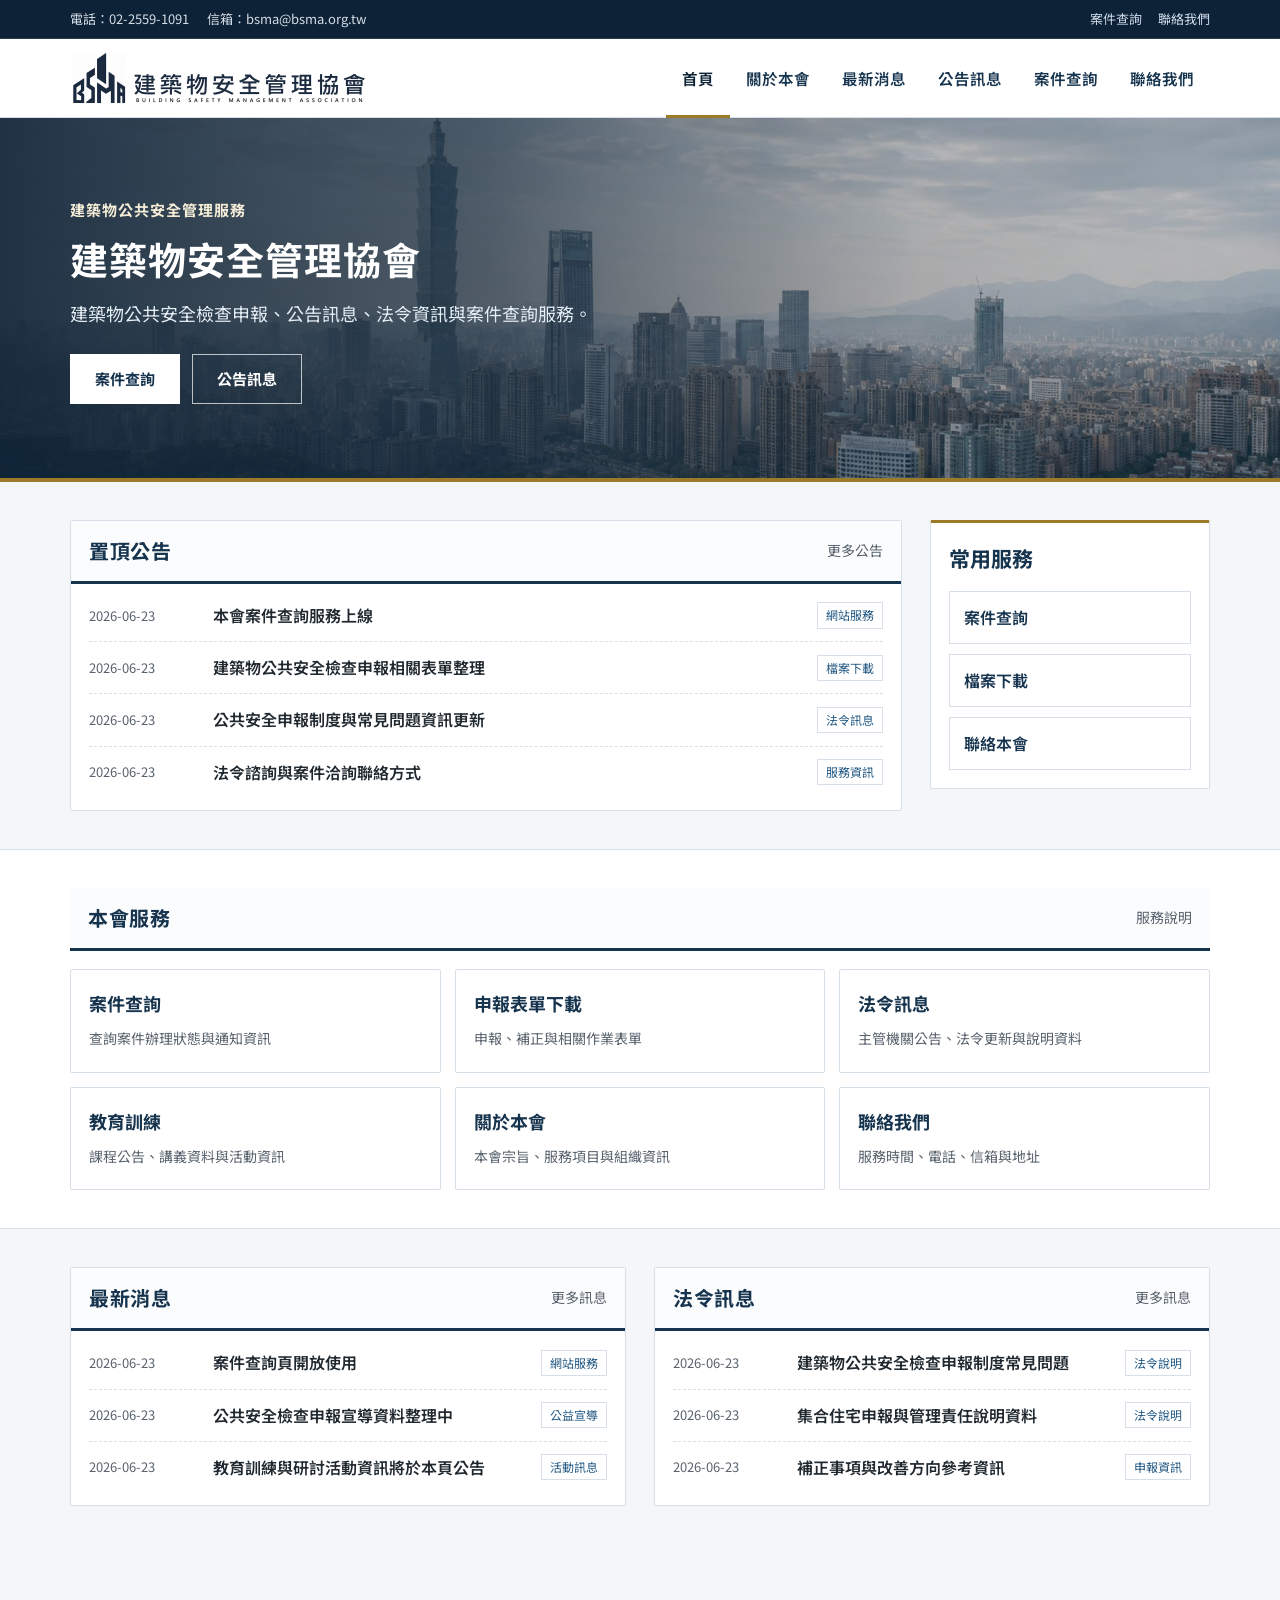
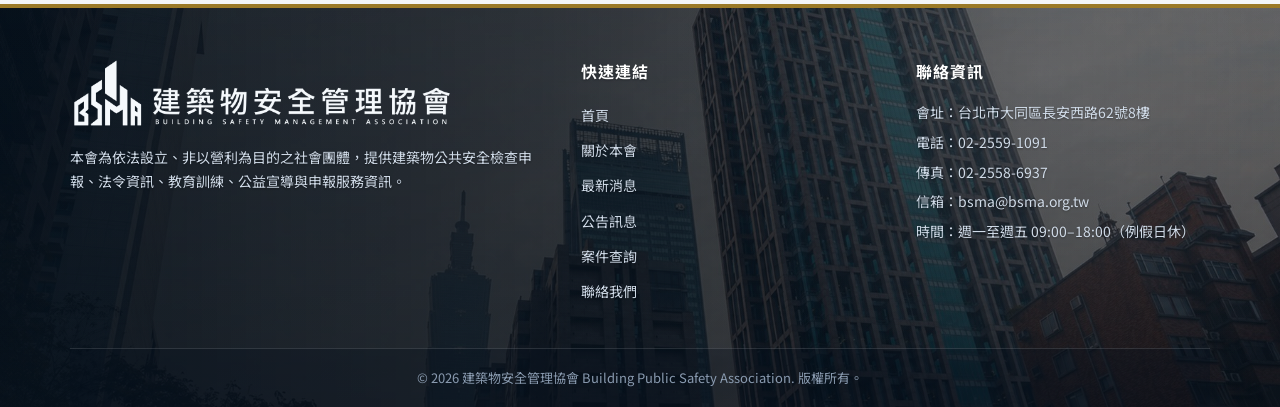
==== index.html @ 40afe669 "Connect announcements to Ragic" ====
<!DOCTYPE html>
<html lang="zh-Hant">
<head>
  <meta charset="UTF-8" />
  <meta name="viewport" content="width=device-width, initial-scale=1.0" />
  <title>建築物安全管理協會</title>
  <meta name="description" content="建築物安全管理協會提供建築物公共安全檢查申報、案件查詢、公告訊息、法令資訊、檔案下載與聯絡服務。" />
  <link rel="preconnect" href="https://fonts.googleapis.com" />
  <link rel="preconnect" href="https://fonts.gstatic.com" crossorigin />
  <link rel="stylesheet" href="https://fonts.googleapis.com/css2?family=Noto+Sans+TC:wght@400;500;600;700&display=swap" media="print" onload="this.media='all'" />
  <noscript><link rel="stylesheet" href="https://fonts.googleapis.com/css2?family=Noto+Sans+TC:wght@400;500;600;700&display=swap" /></noscript>
  <link rel="icon" href="favicon.ico?v=20260626-round-logo" sizes="any" />
  <link rel="icon" type="image/png" sizes="32x32" href="assets/favicon-32x32.png?v=20260626-round-logo" />
  <link rel="icon" type="image/png" sizes="16x16" href="assets/favicon-16x16.png?v=20260626-round-logo" />
  <link rel="icon" type="image/png" href="assets/favicon.png?v=20260626-round-logo" />
  <link rel="apple-touch-icon" href="assets/apple-touch-icon.png?v=20260626-round-logo" />
  <link rel="stylesheet" href="css/style.css?v=20260626-footer3" />
</head>
<body data-page="home">
  <div id="site-header"></div>

  <section class="home-hero" aria-label="建築物安全管理協會首頁主視覺">
    <div class="container home-hero-inner">
      <div class="home-hero-copy">
        <span class="home-hero-kicker">建築物公共安全管理服務</span>
        <h1>建築物安全管理協會</h1>
        <p>建築物公共安全檢查申報、公告訊息、法令資訊與案件查詢服務。</p>
        <div class="home-hero-actions">
          <a href="search.html" class="btn btn-primary">案件查詢</a>
          <a href="announcements.html" class="btn btn-outline">公告訊息</a>
        </div>
      </div>
    </div>
  </section>

  <main class="section compact-section">
    <div class="container portal-layout">
      <section class="notice-board">
        <div class="board-head">
          <h2>置頂公告</h2>
          <a href="announcements.html">更多公告</a>
        </div>
        <ul class="plain-news" data-ragic-list data-ragic-section="置頂公告" data-ragic-pinned="true" data-ragic-limit="4">
          <li><span class="news-date">2026-06-23</span><a href="search.html">本會案件查詢服務上線</a><span class="news-type">網站服務</span></li>
          <li><span class="news-date">2026-06-23</span><a href="announcements.html">建築物公共安全檢查申報相關表單整理</a><span class="news-type">檔案下載</span></li>
          <li><span class="news-date">2026-06-23</span><a href="news.html">公共安全申報制度與常見問題資訊更新</a><span class="news-type">法令訊息</span></li>
          <li><span class="news-date">2026-06-23</span><a href="contact.html">法令諮詢與案件洽詢聯絡方式</a><span class="news-type">服務資訊</span></li>
        </ul>
      </section>

      <aside class="member-box">
        <h2>常用服務</h2>
        <a href="search.html">案件查詢</a>
        <a href="announcements.html">檔案下載</a>
        <a href="contact.html">聯絡本會</a>
      </aside>
    </div>
  </main>

  <section class="section alt compact-section">
    <div class="container">
      <div class="section-title-row">
        <h2>本會服務</h2>
        <a href="about.html">服務說明</a>
      </div>
      <div class="service-links">
        <a href="search.html"><strong>案件查詢</strong><span>查詢案件辦理狀態與通知資訊</span></a>
        <a href="announcements.html"><strong>申報表單下載</strong><span>申報、補正與相關作業表單</span></a>
        <a href="news.html"><strong>法令訊息</strong><span>主管機關公告、法令更新與說明資料</span></a>
        <a href="news.html"><strong>教育訓練</strong><span>課程公告、講義資料與活動資訊</span></a>
        <a href="about.html"><strong>關於本會</strong><span>本會宗旨、服務項目與組織資訊</span></a>
        <a href="contact.html"><strong>聯絡我們</strong><span>服務時間、電話、信箱與地址</span></a>
      </div>
    </div>
  </section>

  <section class="section compact-section">
    <div class="container news-columns">
      <section>
        <div class="board-head">
          <h2>最新消息</h2>
          <a href="news.html">更多訊息</a>
        </div>
        <ul class="plain-news" data-ragic-list data-ragic-section="最新消息" data-ragic-limit="3">
          <li><span class="news-date">2026-06-23</span><a href="news.html">案件查詢頁開放使用</a><span class="news-type">網站服務</span></li>
          <li><span class="news-date">2026-06-23</span><a href="news.html">公共安全檢查申報宣導資料整理中</a><span class="news-type">公益宣導</span></li>
          <li><span class="news-date">2026-06-23</span><a href="news.html">教育訓練與研討活動資訊將於本頁公告</a><span class="news-type">活動訊息</span></li>
        </ul>
      </section>

      <section>
        <div class="board-head">
          <h2>法令訊息</h2>
          <a href="news.html">更多訊息</a>
        </div>
        <ul class="plain-news" data-ragic-list data-ragic-section="法令訊息" data-ragic-limit="3">
          <li><span class="news-date">2026-06-23</span><a href="news.html">建築物公共安全檢查申報制度常見問題</a><span class="news-type">法令說明</span></li>
          <li><span class="news-date">2026-06-23</span><a href="news.html">集合住宅申報與管理責任說明資料</a><span class="news-type">法令說明</span></li>
          <li><span class="news-date">2026-06-23</span><a href="news.html">補正事項與改善方向參考資訊</a><span class="news-type">申報資訊</span></li>
        </ul>
      </section>
    </div>
  </section>

  <div id="site-footer"></div>

  <script src="js/config.js?v=20260626-ragic-content"></script>
  <script src="js/main.js?v=20260626-footer"></script>
  <script src="js/ragic-content.js?v=20260626-ragic-content"></script>
</body>
</html>
---- css/style.css ----
/* =========================================================
   建築物安全管理協會 — 全站樣式
   配色：深藍灰 + 金（公會 / 政府機構正式風格）
   ========================================================= */

:root {
  --navy:        #17344f;
  --navy-dark:   #0d2236;
  --blue:        #245a84;
  --blue-bright: #174a73;
  --blue-light:  #edf3f7;
  --blue-lighter:#f7f9fb;
  --gold:        #9b7a28;
  --gold-light:  #f4ecd6;

  --text:        #202830;
  --text-soft:   #59636e;
  --line:        #d7dfe8;
  --bg:          #f4f6f8;
  --white:       #ffffff;

  --ok:          #1e8e5a;
  --warn:        #d98a16;
  --pending:     #6b7785;
  --danger:      #c0392b;

  --radius:      2px;
  --shadow-sm:   0 1px 2px rgba(17,35,52,.06);
  --shadow:      0 3px 10px rgba(17,35,52,.08);
  --shadow-lg:   0 8px 24px rgba(17,35,52,.12);
  --maxw:        1180px;
}

* { box-sizing: border-box; }

html { scroll-behavior: smooth; }

body {
  margin: 0;
  font-family: "Noto Sans TC", "Microsoft JhengHei", "PingFang TC", "Segoe UI", sans-serif;
  color: var(--text);
  background: var(--bg);
  line-height: 1.7;
  font-size: 16px;
}

a { color: var(--blue); text-decoration: none; transition: color .15s; }
a:hover { color: var(--blue-bright); }

img { max-width: 100%; display: block; }

.container {
  width: 100%;
  max-width: var(--maxw);
  margin: 0 auto;
  padding: 0 20px;
}

/* ---------- 頂部資訊條 ---------- */
.topbar {
  background: var(--navy-dark);
  color: #d5dde6;
  font-size: 13px;
  border-bottom: 1px solid rgba(255,255,255,.12);
}
.topbar .container {
  display: flex;
  justify-content: space-between;
  align-items: center;
  height: 38px;
  gap: 16px;
}
.topbar a { color: #cdd9e8; }
.topbar a:hover { color: #fff; }
.topbar .tb-left span { margin-right: 18px; white-space: nowrap; }
.topbar .tb-right a { margin-left: 16px; }

/* ---------- 主標頭 ---------- */
.site-header {
  background: var(--white);
  border-bottom: 1px solid var(--line);
  position: sticky;
  top: 0;
  z-index: 50;
}
.header-inner {
  display: flex;
  align-items: center;
  justify-content: space-between;
  height: 78px;
}
.brand { display: flex; align-items: center; gap: 14px; }
.brand .logo {
  width: 52px; height: 52px;
  flex: 0 0 52px;
  color: var(--navy);
}
.brand .logo-img {
  width: 300px;
  height: auto;
  max-height: 54px;
  flex: 0 1 300px;
  object-fit: contain;
  object-position: left center;
}
.brand .brand-text strong {
  display: block;
  font-size: 21px;
  color: var(--navy);
  letter-spacing: 1px;
  line-height: 1.25;
}
.brand .brand-text small {
  display: block;
  font-size: 12px;
  color: var(--text-soft);
  letter-spacing: 2px;
  text-transform: uppercase;
}

/* ---------- 主選單 ---------- */
.main-nav ul {
  list-style: none;
  display: flex;
  margin: 0; padding: 0;
  gap: 0;
}
.main-nav a {
  display: block;
  padding: 27px 16px 24px;
  color: var(--navy);
  font-weight: 600;
  font-size: 15.5px;
  border-radius: 0;
  border-bottom: 3px solid transparent;
  position: relative;
}
.main-nav a:hover {
  background: var(--blue-lighter);
  color: var(--blue-bright);
}
.main-nav a.active {
  color: var(--navy-dark);
  background: transparent;
  border-bottom-color: var(--gold);
}

.nav-toggle {
  display: none;
  background: none; border: none;
  cursor: pointer; padding: 8px;
  color: var(--navy);
}
.nav-toggle svg { width: 28px; height: 28px; }

/* ---------- 麵包屑 / 頁首橫幅 ---------- */
.page-banner {
  position: relative;
  isolation: isolate;
  min-height: 156px;
  background:
    linear-gradient(90deg, rgba(13,34,54,.94) 0%, rgba(13,34,54,.78) 45%, rgba(13,34,54,.45) 100%),
    url("../assets/home-cover.jpg?v=20260626-cover") center 52% / cover no-repeat;
  color: #fff;
  padding: 42px 0 40px;
  border-bottom: 4px solid var(--gold);
  overflow: hidden;
}
.page-banner::after {
  content: "";
  position: absolute;
  inset: auto 0 0;
  height: 42%;
  background: linear-gradient(0deg, rgba(13,34,54,.32), rgba(13,34,54,0));
  z-index: 0;
  pointer-events: none;
}
.page-banner .container {
  position: relative;
  z-index: 1;
}
.page-banner h1 { margin: 8px 0 0; font-size: 32px; letter-spacing: 1px; line-height: 1.32; }
.page-banner .crumb { font-size: 14px; color: #d5e1ec; }
.page-banner .crumb a { color: #bcd2ec; }
.page-banner .crumb a:hover { color: #fff; }

/* ---------- 首頁 Hero ---------- */
.hero {
  position: relative;
  background:
    linear-gradient(90deg, rgba(13,34,54,.96) 0%, rgba(23,52,79,.88) 100%),
    url("../assets/logo-main.png") center / cover no-repeat;
  color: #fff;
  padding: 70px 0 78px;
  border-bottom: 4px solid var(--gold);
}
.hero-inner {
  display: grid;
  grid-template-columns: minmax(0, 1.15fr) minmax(320px, .85fr);
  gap: 42px;
  align-items: center;
}
.hero-kicker {
  display: inline-block;
  margin: 0 0 14px;
  color: var(--gold-light);
  font-size: 15px;
  font-weight: 700;
  letter-spacing: 1px;
}
.hero h1 {
  font-size: 40px;
  margin: 0 0 16px;
  letter-spacing: 2px;
  line-height: 1.3;
}
.hero p { font-size: 18px; max-width: 640px; color: #dbe8f6; margin: 0 0 30px; }
.hero .hero-kicker {
  margin: 0 0 14px;
  color: var(--gold-light);
  font-size: 15px;
  max-width: none;
}
.hero .hero-actions { display: flex; gap: 14px; flex-wrap: wrap; }
.hero-proof {
  background: rgba(255,255,255,.94);
  border: 1px solid rgba(255,255,255,.65);
  border-radius: var(--radius);
  padding: 22px;
  box-shadow: var(--shadow);
}
.hero-logo {
  width: 100%;
  background: #fff;
  border: 1px solid var(--line);
  border-radius: 0;
  margin-bottom: 18px;
}
.hero-proof dl {
  margin: 0;
  display: grid;
  gap: 10px;
}
.hero-proof dl div {
  display: grid;
  grid-template-columns: 88px 1fr;
  gap: 12px;
  align-items: center;
  padding: 12px 0;
  border-top: 1px solid var(--line);
}
.hero-proof dt {
  color: var(--navy);
  font-size: 22px;
  font-weight: 700;
}
.hero-proof dd {
  margin: 0;
  color: var(--text-soft);
  font-size: 14px;
}

/* ---------- 按鈕 ---------- */
.btn {
  display: inline-flex; align-items: center; gap: 8px;
  padding: 11px 24px;
  border-radius: 0;
  font-weight: 700;
  font-size: 15px;
  border: 1px solid transparent;
  cursor: pointer;
  transition: background-color .15s, border-color .15s, color .15s;
  text-align: center;
  justify-content: center;
}
.btn-primary { background: var(--navy); color: #fff; border-color: var(--navy); }
.btn-primary:hover { background: var(--navy-dark); color: #fff; border-color: var(--navy-dark); }
.btn-outline { background: transparent; color: #fff; border-color: rgba(255,255,255,.7); }
.btn-outline:hover { background: rgba(255,255,255,.15); color:#fff; }
.btn-blue { background: var(--blue); color: #fff; }
.btn-blue:hover { background: var(--blue-bright); color:#fff; }
.btn-ghost { background: var(--white); color: var(--blue); border-color: var(--line); }
.btn-ghost:hover { background: var(--blue-light); }
.btn[disabled] { opacity: .6; cursor: not-allowed; transform: none; }

/* ---------- 區塊標題 ---------- */
.section { padding: 64px 0; }
.section.alt {
  background: var(--white);
  border-top: 1px solid var(--line);
  border-bottom: 1px solid var(--line);
}
.compact-section { padding: 38px 0; }
.section-head { text-align: center; margin-bottom: 40px; }
.section-head h2 {
  font-size: 28px; color: var(--navy); margin: 0 0 8px; letter-spacing: 2px;
}
.section-head h2::after {
  content: ""; display: block; width: 54px; height: 4px;
  background: var(--gold); border-radius: 0; margin: 14px auto 0;
}
.section-head p { color: var(--text-soft); margin: 0; }

/* ---------- 首頁：主視覺 ---------- */
.home-hero {
  position: relative;
  isolation: isolate;
  min-height: 360px;
  color: #fff;
  background:
    linear-gradient(90deg, rgba(13,34,54,.92) 0%, rgba(13,34,54,.72) 38%, rgba(13,34,54,.30) 72%, rgba(13,34,54,.18) 100%),
    url("../assets/home-cover.jpg?v=20260626-cover") center 48% / cover no-repeat;
  border-bottom: 4px solid var(--gold);
  overflow: hidden;
}
.home-hero::after {
  content: "";
  position: absolute;
  inset: auto 0 0;
  height: 34%;
  background: linear-gradient(0deg, rgba(13,34,54,.28), rgba(13,34,54,0));
  z-index: 0;
  pointer-events: none;
}
.home-hero-inner {
  position: relative;
  z-index: 1;
  min-height: inherit;
  display: flex;
  align-items: center;
  padding-top: 60px;
  padding-bottom: 56px;
}
.home-hero-copy {
  width: min(620px, 100%);
}
.home-hero-kicker {
  display: inline-block;
  margin-bottom: 12px;
  color: var(--gold-light);
  font-size: 15px;
  font-weight: 700;
  letter-spacing: 1px;
}
.home-hero h1 {
  margin: 0 0 14px;
  color: #fff;
  font-size: 38px;
  letter-spacing: 1px;
  line-height: 1.28;
}
.home-hero p {
  margin: 0;
  max-width: 560px;
  color: #e5edf5;
  font-size: 18px;
}
.home-hero-actions {
  display: flex;
  flex-wrap: wrap;
  gap: 12px;
  margin-top: 26px;
}
.home-hero .btn-primary {
  background: #fff;
  color: var(--navy);
  border-color: #fff;
}
.home-hero .btn-primary:hover {
  background: var(--blue-light);
  color: var(--navy-dark);
  border-color: var(--blue-light);
}
.portal-layout {
  display: grid;
  grid-template-columns: minmax(0, 1fr) 280px;
  gap: 28px;
  align-items: start;
}
.notice-board,
.member-box,
.news-columns section {
  background: var(--white);
  border: 1px solid var(--line);
  border-radius: var(--radius);
  box-shadow: none;
}
.board-head,
.section-title-row {
  display: flex;
  align-items: center;
  justify-content: space-between;
  gap: 16px;
  border-bottom: 3px solid var(--navy);
  padding: 13px 18px;
  background: #fbfcfd;
}
.board-head h2,
.section-title-row h2 {
  margin: 0;
  color: var(--navy);
  font-size: 20px;
  letter-spacing: .5px;
}
.board-head a,
.section-title-row a {
  color: var(--text-soft);
  font-size: 14px;
}
.plain-news {
  list-style: none;
  margin: 0;
  padding: 6px 18px 12px;
}
.plain-news li {
  display: grid;
  grid-template-columns: 112px minmax(0, 1fr) 92px;
  gap: 12px;
  align-items: center;
  padding: 12px 0;
  border-bottom: 1px dashed var(--line);
}
.plain-news li:last-child { border-bottom: 0; }
.plain-news a {
  color: var(--text);
  font-weight: 600;
}
.plain-news a:hover { color: var(--blue); }
.news-date {
  color: var(--text-soft);
  font-size: 13px;
  white-space: nowrap;
}
.news-type {
  justify-self: end;
  border: 1px solid var(--line);
  border-radius: 0;
  padding: 2px 8px;
  color: var(--blue);
  font-size: 12px;
  white-space: nowrap;
}
.member-box {
  padding: 18px;
  border-top: 3px solid var(--gold);
}
.member-box h2 {
  margin: 0 0 14px;
  color: var(--navy);
  font-size: 21px;
}
.member-box a {
  display: block;
  padding: 12px 14px;
  border: 1px solid var(--line);
  border-radius: 0;
  background: #fff;
  color: var(--navy);
  font-weight: 600;
}
.member-box a + a { margin-top: 10px; }
.member-box a:hover {
  background: var(--blue-lighter);
  color: var(--blue);
}
.service-links {
  display: grid;
  grid-template-columns: repeat(3, 1fr);
  gap: 14px;
  margin-top: 18px;
}
.service-links a {
  display: block;
  background: var(--white);
  border: 1px solid var(--line);
  border-radius: var(--radius);
  padding: 18px 18px 20px;
  color: var(--text);
  box-shadow: none;
}
.service-links a:hover {
  border-color: var(--blue);
  box-shadow: inset 4px 0 0 var(--gold);
}
.service-links strong {
  display: block;
  color: var(--navy);
  font-size: 18px;
  margin-bottom: 6px;
}
.service-links span {
  color: var(--text-soft);
  font-size: 14px;
}
.news-columns {
  display: grid;
  grid-template-columns: 1fr 1fr;
  gap: 28px;
}
.full-list {
  padding-top: 0;
  padding-bottom: 0;
}
.public-grid div { background: var(--white); }
.public-process div { min-height: 126px; }

/* ---------- 快速功能卡 ---------- */
.feature-grid {
  display: grid;
  grid-template-columns: repeat(auto-fit, minmax(220px, 1fr));
  gap: 22px;
}
.feature-card {
  background: var(--white);
  border: 1px solid var(--line);
  border-radius: var(--radius);
  padding: 30px 24px;
  text-align: center;
  box-shadow: none;
  transition: border-color .15s, box-shadow .15s;
}
.feature-card:hover { border-color: var(--blue); box-shadow: inset 0 3px 0 var(--gold); }
.feature-card .ico {
  width: 56px; height: 56px; margin: 0 auto 16px;
  display: flex; align-items: center; justify-content: center;
  background: var(--blue-light); color: var(--blue);
  border-radius: 0;
}
.feature-card .ico svg { width: 30px; height: 30px; }
.feature-card h3 { margin: 0 0 8px; color: var(--navy); font-size: 19px; }
.feature-card p { margin: 0 0 14px; color: var(--text-soft); font-size: 14.5px; }

/* ---------- 首頁查詢橫幅 ---------- */
.cta-search {
  background: var(--navy);
  color: #fff;
  border-radius: 0;
  border-left: 5px solid var(--gold);
  padding: 40px;
  display: flex;
  align-items: center;
  justify-content: space-between;
  gap: 30px;
  flex-wrap: wrap;
  box-shadow: none;
}
.cta-search h2 { margin: 0 0 8px; font-size: 26px; }
.cta-search p { margin: 0; color: #cfe0f2; }

/* ---------- 兩欄：消息 + 公告 ---------- */
.two-col {
  display: grid;
  grid-template-columns: 1fr 1fr;
  gap: 36px;
}
.col-head {
  display: flex; align-items: center; justify-content: space-between;
  border-bottom: 2px solid var(--blue); padding-bottom: 10px; margin-bottom: 6px;
}
.col-head h2 { font-size: 22px; color: var(--navy); margin: 0; }
.col-head a.more { font-size: 14px; color: var(--text-soft); }

/* ---------- 消息列表 ---------- */
.news-list { list-style: none; margin: 0; padding: 0; }
.news-list li {
  display: flex; align-items: flex-start; gap: 16px;
  padding: 16px 4px;
  border-bottom: 1px dashed var(--line);
}
.news-list li:last-child { border-bottom: none; }
.news-list .date {
  flex: 0 0 92px;
  text-align: center;
  color: var(--text-soft);
  font-size: 13px;
  border-right: 1px solid var(--line);
  padding-right: 14px;
}
.news-list .date strong { display: block; font-size: 22px; color: var(--blue); line-height: 1.1; }
.news-list .n-body { flex: 1; }
.news-list .n-body a { font-weight: 600; color: var(--text); }
.news-list .n-body a:hover { color: var(--blue); }
.news-list .n-body .excerpt { font-size: 14px; color: var(--text-soft); margin-top: 4px; }

.tag {
  display: inline-block;
  font-size: 12px;
  padding: 2px 10px;
  border-radius: 0;
  background: var(--blue-light);
  color: var(--blue);
  margin-right: 8px;
  vertical-align: middle;
}
.tag.gold { background: var(--gold-light); color: #8a6d1f; }

/* ---------- 通用內容卡 ---------- */
.card {
  background: var(--white);
  border: 1px solid var(--line);
  border-radius: var(--radius);
  box-shadow: none;
  padding: 32px;
}
.card + .card { margin-top: 24px; }

.prose h2 { color: var(--navy); font-size: 23px; margin-top: 0; }
.prose h3 { color: var(--blue); font-size: 18px; }
.prose p { color: var(--text); }
.prose ul { padding-left: 1.3em; }
.prose li { margin: 6px 0; }

.process-list {
  display: grid;
  grid-template-columns: repeat(auto-fit, minmax(190px, 1fr));
  gap: 14px;
}
.process-list div {
  background: var(--white);
  border: 1px solid var(--line);
  border-radius: var(--radius);
  padding: 18px;
  min-height: 172px;
}
.process-list span {
  display: inline-flex;
  align-items: center;
  justify-content: center;
  width: 34px;
  height: 34px;
  border-radius: 0;
  background: var(--navy);
  color: #fff;
  font-size: 13px;
  font-weight: 700;
  margin-bottom: 12px;
}
.process-list strong {
  display: block;
  color: var(--navy);
  font-size: 17px;
  margin-bottom: 6px;
}
.process-list p {
  margin: 0;
  color: var(--text-soft);
  font-size: 14px;
}
.process-list.compact div { min-height: 148px; }

.media-block {
  display: grid;
  grid-template-columns: minmax(0, .95fr) minmax(360px, 1.05fr);
  gap: 28px;
  align-items: start;
}
.media-block figure {
  margin: 0;
}
.media-block img {
  width: 100%;
  border: 1px solid var(--line);
  border-radius: var(--radius);
  background: #fff;
}
.media-block figcaption {
  color: var(--text-soft);
  font-size: 13px;
  margin-top: 8px;
  text-align: center;
}
.evidence-grid {
  display: grid;
  grid-template-columns: repeat(auto-fit, minmax(240px, 1fr));
  gap: 14px;
}
.evidence-grid div {
  background: var(--white);
  border: 1px solid var(--line);
  border-radius: var(--radius);
  padding: 18px;
  border-top: 3px solid var(--gold);
}
.evidence-grid strong {
  color: var(--navy);
}
.evidence-grid p {
  margin: 6px 0 0;
  color: var(--text-soft);
  font-size: 14px;
}

/* =========================================================
   案件查詢頁
   ========================================================= */
/* 資料來源切換器（Google Sheet 版 / Ragic 版 比較用） */
.source-switch {
  display: inline-flex;
  background: var(--white);
  border: 1px solid var(--line);
  border-radius: 0;
  padding: 4px;
  gap: 4px;
  box-shadow: none;
  margin-bottom: 26px;
}
.source-switch a {
  padding: 8px 18px;
  border-radius: 0;
  font-weight: 600;
  font-size: 14.5px;
  color: var(--text-soft);
  white-space: nowrap;
}
.source-switch a:hover { background: var(--blue-light); color: var(--blue); }
.source-switch a.current { background: var(--blue); color: #fff; }
.source-switch .sw-label { padding: 8px 6px 8px 12px; color: var(--text-soft); font-size: 13.5px; align-self: center; }

/* Ragic 嵌入容器 */
.search-service-section {
  background:
    linear-gradient(180deg, #f3f6f9 0%, #f7f9fb 54%, #ffffff 100%);
}
.search-service-intro {
  display: grid;
  grid-template-columns: minmax(0, 1fr) minmax(340px, 420px);
  gap: 36px;
  align-items: end;
  padding: 0 0 28px;
  margin-bottom: 28px;
  border-bottom: 1px solid #d9e0e8;
}
.service-kicker {
  display: block;
  color: var(--gold-dark);
  font-size: 13px;
  font-weight: 700;
  letter-spacing: .08em;
  margin-bottom: 8px;
}
.search-service-intro h2 {
  color: var(--navy);
  font-size: 28px;
  line-height: 1.35;
  margin: 0 0 10px;
}
.search-service-intro p {
  max-width: 720px;
  color: var(--text-soft);
  line-height: 1.9;
  margin: 0;
}
.service-facts {
  display: grid;
  grid-template-columns: 1fr;
  margin: 0;
  border: 1px solid #d5dde7;
  background: rgba(255,255,255,.82);
}
.service-facts div {
  display: grid;
  grid-template-columns: 96px 1fr;
  gap: 14px;
  padding: 13px 16px;
}
.service-facts div + div { border-top: 1px solid #e2e7ee; }
.service-facts dt {
  color: #6b7686;
  font-size: 13px;
  font-weight: 700;
}
.service-facts dd {
  color: var(--navy);
  font-size: 14px;
  font-weight: 700;
  margin: 0;
}
.search-query-shell {
  background: var(--white);
  border: 1px solid #cbd4df;
  box-shadow: 0 20px 48px rgba(16, 32, 53, .08);
}
.search-query-toolbar {
  display: flex;
  justify-content: space-between;
  align-items: center;
  gap: 20px;
  padding: 16px 22px;
  border-bottom: 1px solid #dce3ea;
  background: linear-gradient(90deg, #ffffff 0%, #f4f7fa 100%);
}
.search-query-toolbar span {
  display: block;
  color: #7a8594;
  font-size: 12.5px;
  font-weight: 700;
  letter-spacing: .06em;
}
.search-query-toolbar strong {
  display: block;
  color: var(--navy);
  font-size: 17px;
  line-height: 1.4;
}
.search-status {
  display: inline-flex;
  align-items: center;
  gap: 8px;
  color: var(--navy);
  background: #edf5f1;
  border: 1px solid #c9ded4;
  padding: 7px 11px;
  font-size: 13px;
  font-weight: 700;
  white-space: nowrap;
}
.search-status span {
  width: 8px;
  height: 8px;
  background: #1f8a5b;
  display: inline-block;
}
.search-status.is-paused {
  background: var(--gold-light);
  border-color: #dfc978;
  color: #6f5412;
}
.search-status.is-paused span { background: var(--gold-dark); }
.ragic-embed {
  background: var(--white);
  border: 0;
  border-radius: 0;
  box-shadow: none;
  padding: 0;
  min-height: 640px;
}
.ragic-embed iframe {
  width: 100%;
  min-height: 620px;
  border: 0;
  border-radius: 0;
  display: block;
}
.search-guidance {
  display: grid;
  grid-template-columns: repeat(3, minmax(0, 1fr));
  gap: 1px;
  margin-top: 26px;
  border: 1px solid #d8e0e8;
  background: #d8e0e8;
}
.search-guidance article {
  background: rgba(255,255,255,.84);
  padding: 22px 24px;
  min-height: 138px;
}
.search-guidance span {
  display: block;
  color: var(--gold-dark);
  font-size: 12px;
  font-weight: 800;
  letter-spacing: .08em;
  margin-bottom: 12px;
}
.search-guidance h3 {
  color: var(--navy);
  font-size: 17px;
  margin: 0 0 8px;
}
.search-guidance p {
  color: var(--text-soft);
  font-size: 14.5px;
  line-height: 1.8;
  margin: 0;
}

.search-layout {
  display: grid;
  grid-template-columns: 380px 1fr;
  gap: 32px;
  align-items: start;
}
.search-panel {
  background: var(--white);
  border: 1px solid var(--line);
  border-radius: var(--radius);
  box-shadow: none;
  padding: 26px;
  position: sticky;
  top: 100px;
}
.search-panel h2 {
  font-size: 19px; color: var(--navy); margin: 0 0 4px;
}
.search-panel .hint { font-size: 13px; color: var(--text-soft); margin: 0 0 20px; }

.field { margin-bottom: 16px; }
.field label {
  display: block; font-size: 14px; font-weight: 600;
  color: var(--navy); margin-bottom: 6px;
}
.field input, .field select {
  width: 100%;
  padding: 10px 12px;
  border: 1px solid var(--line);
  border-radius: 0;
  font-size: 15px;
  font-family: inherit;
  background: var(--white);
  transition: border-color .15s, box-shadow .15s;
}
.field input:focus, .field select:focus {
  outline: none;
  border-color: var(--blue);
  box-shadow: inset 3px 0 0 var(--gold);
}
.field-row { display: flex; gap: 10px; }
.field-row .field { flex: 1; }

/* 驗證碼 */
.captcha-row { display: flex; gap: 10px; align-items: flex-end; }
.captcha-row .field { flex: 1; margin-bottom: 0; }
.captcha-box {
  flex: 0 0 120px;
  height: 44px;
  background: repeating-linear-gradient(45deg, #eef3f9, #eef3f9 8px, #e2ebf5 8px, #e2ebf5 16px);
  border: 1px solid var(--line);
  border-radius: 0;
  display: flex; align-items: center; justify-content: center;
  font-family: "Courier New", monospace;
  font-size: 24px; font-weight: 700; letter-spacing: 6px;
  color: var(--navy);
  user-select: none;
  font-style: italic;
  text-decoration: line-through;
  cursor: pointer;
}
.captcha-refresh {
  background: none; border: none; cursor: pointer;
  color: var(--text-soft); font-size: 13px; padding: 4px;
}
.captcha-refresh:hover { color: var(--blue); }

.search-actions { display: flex; gap: 10px; margin-top: 22px; }
.search-actions .btn { flex: 1; }

/* 結果區 */
.results-wrap { min-height: 300px; }
.results-head {
  display: flex; align-items: center; justify-content: space-between;
  margin-bottom: 16px; flex-wrap: wrap; gap: 10px;
}
.results-head h2 { font-size: 20px; color: var(--navy); margin: 0; }
.results-count { color: var(--text-soft); font-size: 14px; }

.notice {
  padding: 12px 16px; border-radius: 0; font-size: 14px;
  margin-bottom: 18px; display: flex; gap: 10px; align-items: flex-start;
}
.notice svg { width: 18px; height: 18px; flex: 0 0 18px; margin-top: 2px; }
.notice.info  { background: var(--blue-light); color: #16518a; border: 1px solid #cfe0f3; }
.notice.demo  { background: var(--gold-light); color: #7a5f15; border: 1px solid #e6d49a; }
.notice.error { background: #fdecea; color: #a5281b; border: 1px solid #f5c6c0; }

/* 結果表格 */
.table-scroll { overflow-x: auto; border-radius: var(--radius); box-shadow: none; border: 1px solid var(--line); }
table.cases {
  width: 100%;
  border-collapse: collapse;
  background: var(--white);
  font-size: 14.5px;
  min-width: 760px;
}
table.cases thead th {
  background: var(--navy);
  color: #fff;
  font-weight: 600;
  text-align: left;
  padding: 13px 14px;
  white-space: nowrap;
}
table.cases tbody td { padding: 13px 14px; border-bottom: 1px solid var(--line); vertical-align: top; }
table.cases tbody tr:nth-child(even) { background: var(--blue-lighter); }
table.cases tbody tr:hover { background: var(--blue-light); }

.status {
  display: inline-block; padding: 3px 12px; border-radius: 0;
  font-size: 13px; font-weight: 700; white-space: nowrap;
}
.status.s-ok      { background: #e3f5ec; color: var(--ok); }
.status.s-review  { background: #fdf2dc; color: var(--warn); }
.status.s-pending { background: #eef1f4; color: var(--pending); }
.status.s-reject  { background: #fdecea; color: var(--danger); }

/* 空 / 載入狀態 */
.state-box {
  text-align: center; padding: 60px 20px; color: var(--text-soft);
  background: var(--white); border: 1px dashed var(--line); border-radius: var(--radius);
}
.state-box svg { width: 56px; height: 56px; color: var(--line); margin-bottom: 14px; }
.state-box h3 { color: var(--text); margin: 0 0 6px; }

.spinner {
  width: 42px; height: 42px; margin: 0 auto 16px;
  border: 4px solid var(--blue-light);
  border-top-color: var(--blue);
  border-radius: 0;
  animation: spin .8s linear infinite;
}
@keyframes spin { to { transform: rotate(360deg); } }

/* =========================================================
   聯絡我們
   ========================================================= */
.contact-grid { display: grid; grid-template-columns: 1fr 1fr; gap: 32px; }
.info-list { list-style: none; padding: 0; margin: 0; }
.info-list li { display: flex; gap: 14px; padding: 14px 0; border-bottom: 1px solid var(--line); }
.info-list .ic {
  flex: 0 0 42px; height: 42px; border-radius: 0;
  background: var(--navy); color: #fff;
  display: flex; align-items: center; justify-content: center;
}
.info-list .ic svg { width: 20px; height: 20px; }
.info-list strong { display: block; color: var(--navy); }
.info-list span { color: var(--text-soft); }
.map-embed iframe { width: 100%; height: 100%; min-height: 320px; border: 0; border-radius: 0; }

/* =========================================================
   頁尾
   ========================================================= */
.site-footer {
  position: relative;
  isolation: isolate;
  background:
    linear-gradient(90deg, rgba(5,16,27,.92) 0%, rgba(5,16,27,.78) 42%, rgba(5,16,27,.52) 100%),
    url("../assets/footer-cover.jpg?v=20260626-footer2") center 43% / cover no-repeat;
  color: #d0dbe8;
  padding: 50px 0 0;
  margin-top: 60px;
  border-top: 4px solid var(--gold);
  overflow: hidden;
}
.site-footer::before {
  content: "";
  position: absolute;
  inset: 0;
  background:
    linear-gradient(180deg, rgba(5,16,27,.08), rgba(5,16,27,.34)),
    radial-gradient(circle at 82% 16%, rgba(255,255,255,.14), rgba(255,255,255,0) 32%);
  pointer-events: none;
  z-index: 0;
}
.site-footer .container {
  position: relative;
  z-index: 1;
}
.footer-cols {
  display: grid;
  grid-template-columns: 1.6fr 1fr 1fr;
  gap: 40px;
  padding-bottom: 36px;
  text-shadow: 0 1px 2px rgba(0,0,0,.32);
}
.footer-cols h4 { color: #fff; font-size: 16px; margin: 0 0 16px; letter-spacing: 1px; }
.footer-cols p { font-size: 14px; margin: 6px 0; }
.footer-cols ul { list-style: none; padding: 0; margin: 0; }
.footer-cols ul li { margin: 8px 0; }
.footer-cols a { color: #d0dbe8; font-size: 14px; }
.footer-cols a:hover { color: #fff; }
.foot-brand { display: flex; gap: 12px; align-items: center; margin-bottom: 18px; }
.foot-brand .logo { width: 40px; height: 40px; color: #fff; }
.foot-brand .logo-img {
  width: 384px;
  height: 70px;
  max-width: 100%;
  background: transparent;
  border-radius: 0;
  object-fit: contain;
  object-position: left center;
}
.foot-brand strong { color: #fff; font-size: 18px; letter-spacing: 1px; }
.footer-bottom {
  border-top: 1px solid rgba(255,255,255,.12);
  background: rgba(5,16,27,.30);
  padding: 18px 0;
  font-size: 13px;
  text-align: center;
  color: #8a9bb0;
}

/* =========================================================
   響應式
   ========================================================= */
@media (max-width: 920px) {
  .search-layout { grid-template-columns: 1fr; }
  .search-panel { position: static; }
  .search-service-intro { grid-template-columns: 1fr; align-items: start; }
  .search-guidance { grid-template-columns: 1fr; }
  .two-col, .contact-grid, .portal-layout, .news-columns { grid-template-columns: 1fr; }
  .hero-inner, .media-block { grid-template-columns: 1fr; }
  .service-links { grid-template-columns: repeat(2, 1fr); }
  .footer-cols { grid-template-columns: 1fr 1fr; }
}
@media (max-width: 760px) {
  .topbar { display: none; }
  .header-inner { height: 68px; }
  .brand .brand-text strong { font-size: 18px; }
  .brand .logo-img { width: 190px; max-height: 36px; flex-basis: 190px; }
  .nav-toggle { display: block; }
  .main-nav {
    position: absolute; top: 68px; left: 0; right: 0;
    background: var(--white); box-shadow: var(--shadow);
    max-height: 0; overflow: hidden; transition: max-height .25s ease;
  }
  .main-nav.open { max-height: 460px; }
  .main-nav ul { flex-direction: column; padding: 8px; gap: 2px; }
  .main-nav a { padding: 14px 16px; }
  .page-banner {
    min-height: 132px;
    padding: 32px 0 30px;
    background-position: 43% center;
  }
  .page-banner h1 { font-size: 28px; }
  .hero h1 { font-size: 30px; }
  .hero { padding: 56px 0; }
  .hero-proof dl div { grid-template-columns: 1fr; gap: 2px; }
  .home-hero {
    min-height: 330px;
    background-position: 43% center;
  }
  .home-hero-inner {
    align-items: center;
    padding-top: 44px;
    padding-bottom: 42px;
  }
  .home-hero h1 { font-size: 30px; }
  .home-hero p { font-size: 16px; }
  .home-hero-actions { flex-direction: column; align-items: flex-start; }
  .home-hero-actions .btn { width: min(220px, 100%); }
  .service-links { grid-template-columns: 1fr; }
  .plain-news li { grid-template-columns: 1fr; gap: 4px; }
  .news-type { justify-self: start; }
  .section { padding: 44px 0; }
  .compact-section { padding: 30px 0; }
  .search-service-intro { gap: 22px; margin-bottom: 22px; }
  .search-service-intro h2 { font-size: 24px; }
  .service-facts div { grid-template-columns: 1fr; gap: 4px; }
  .search-query-toolbar { align-items: flex-start; flex-direction: column; padding: 14px 16px; }
  .search-status { white-space: normal; }
  .ragic-embed { min-height: 620px; }
  .ragic-embed iframe { min-height: 600px; }
  .search-guidance article { min-height: 0; padding: 20px; }
  .cta-search { padding: 28px; text-align: center; justify-content: center; }
  .footer-cols { grid-template-columns: 1fr; gap: 28px; }
}
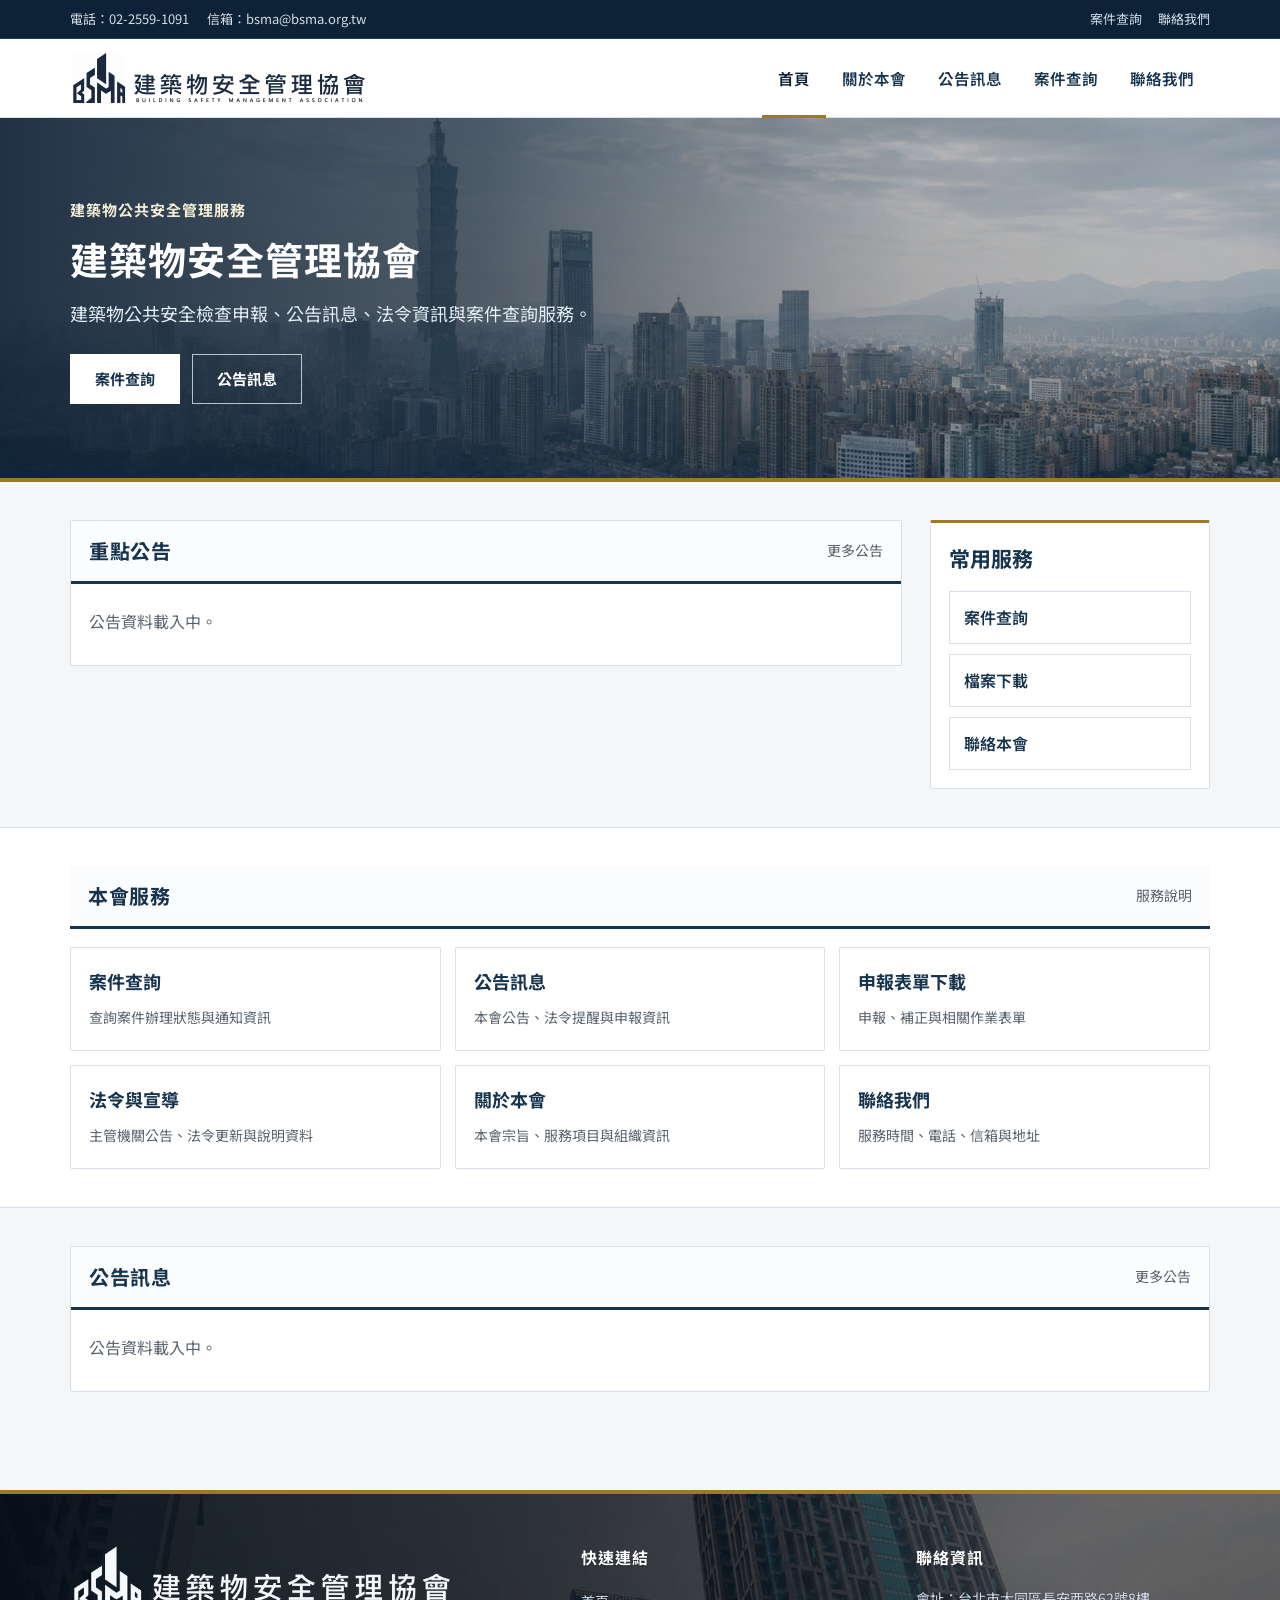
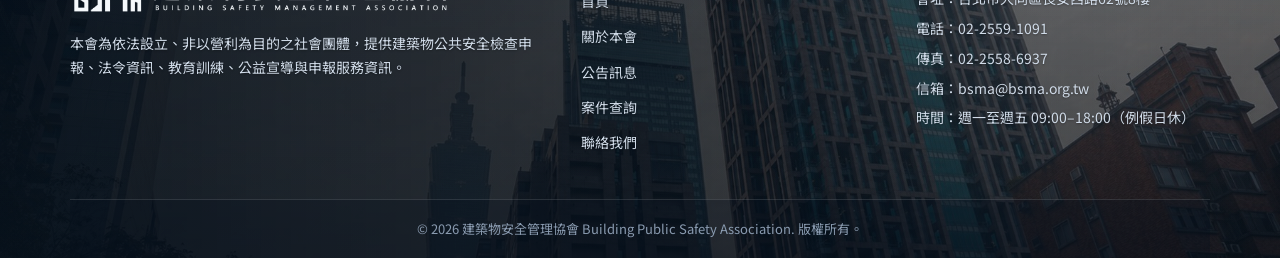
==== commit c6ed9fd5: "Consolidate updates into announcements" ====
--- a/index.html
+++ b/index.html
@@ -14,7 +14,7 @@
   <link rel="icon" type="image/png" sizes="16x16" href="assets/favicon-16x16.png?v=20260626-round-logo" />
   <link rel="icon" type="image/png" href="assets/favicon.png?v=20260626-round-logo" />
   <link rel="apple-touch-icon" href="assets/apple-touch-icon.png?v=20260626-round-logo" />
-  <link rel="stylesheet" href="css/style.css?v=20260626-footer3" />
+  <link rel="stylesheet" href="css/style.css?v=20260626-announcements-only" />
 </head>
 <body data-page="home">
   <div id="site-header"></div>
@@ -37,14 +37,11 @@
     <div class="container portal-layout">
       <section class="notice-board">
         <div class="board-head">
-          <h2>置頂公告</h2>
+          <h2>重點公告</h2>
           <a href="announcements.html">更多公告</a>
         </div>
-        <ul class="plain-news" data-ragic-list data-ragic-section="置頂公告" data-ragic-pinned="true" data-ragic-limit="4">
-          <li><span class="news-date">2026-06-23</span><a href="search.html">本會案件查詢服務上線</a><span class="news-type">網站服務</span></li>
-          <li><span class="news-date">2026-06-23</span><a href="announcements.html">建築物公共安全檢查申報相關表單整理</a><span class="news-type">檔案下載</span></li>
-          <li><span class="news-date">2026-06-23</span><a href="news.html">公共安全申報制度與常見問題資訊更新</a><span class="news-type">法令訊息</span></li>
-          <li><span class="news-date">2026-06-23</span><a href="contact.html">法令諮詢與案件洽詢聯絡方式</a><span class="news-type">服務資訊</span></li>
+        <ul class="plain-news" data-ragic-list data-ragic-section="置頂公告,公告訊息,法令訊息,申報資訊,公益宣導,活動訊息,教育訓練,檔案下載,申報表單" data-ragic-pinned="true" data-ragic-limit="4">
+          <li class="news-empty">公告資料載入中。</li>
         </ul>
       </section>
 
@@ -65,9 +62,9 @@
       </div>
       <div class="service-links">
         <a href="search.html"><strong>案件查詢</strong><span>查詢案件辦理狀態與通知資訊</span></a>
+        <a href="announcements.html"><strong>公告訊息</strong><span>本會公告、法令提醒與申報資訊</span></a>
         <a href="announcements.html"><strong>申報表單下載</strong><span>申報、補正與相關作業表單</span></a>
-        <a href="news.html"><strong>法令訊息</strong><span>主管機關公告、法令更新與說明資料</span></a>
-        <a href="news.html"><strong>教育訓練</strong><span>課程公告、講義資料與活動資訊</span></a>
+        <a href="announcements.html"><strong>法令與宣導</strong><span>主管機關公告、法令更新與說明資料</span></a>
         <a href="about.html"><strong>關於本會</strong><span>本會宗旨、服務項目與組織資訊</span></a>
         <a href="contact.html"><strong>聯絡我們</strong><span>服務時間、電話、信箱與地址</span></a>
       </div>
@@ -75,28 +72,14 @@
   </section>
 
   <section class="section compact-section">
-    <div class="container news-columns">
-      <section>
+    <div class="container">
+      <section class="notice-board">
         <div class="board-head">
-          <h2>最新消息</h2>
-          <a href="news.html">更多訊息</a>
+          <h2>公告訊息</h2>
+          <a href="announcements.html">更多公告</a>
         </div>
-        <ul class="plain-news" data-ragic-list data-ragic-section="最新消息" data-ragic-limit="3">
-          <li><span class="news-date">2026-06-23</span><a href="news.html">案件查詢頁開放使用</a><span class="news-type">網站服務</span></li>
-          <li><span class="news-date">2026-06-23</span><a href="news.html">公共安全檢查申報宣導資料整理中</a><span class="news-type">公益宣導</span></li>
-          <li><span class="news-date">2026-06-23</span><a href="news.html">教育訓練與研討活動資訊將於本頁公告</a><span class="news-type">活動訊息</span></li>
-        </ul>
-      </section>
-
-      <section>
-        <div class="board-head">
-          <h2>法令訊息</h2>
-          <a href="news.html">更多訊息</a>
-        </div>
-        <ul class="plain-news" data-ragic-list data-ragic-section="法令訊息" data-ragic-limit="3">
-          <li><span class="news-date">2026-06-23</span><a href="news.html">建築物公共安全檢查申報制度常見問題</a><span class="news-type">法令說明</span></li>
-          <li><span class="news-date">2026-06-23</span><a href="news.html">集合住宅申報與管理責任說明資料</a><span class="news-type">法令說明</span></li>
-          <li><span class="news-date">2026-06-23</span><a href="news.html">補正事項與改善方向參考資訊</a><span class="news-type">申報資訊</span></li>
+        <ul class="plain-news" data-ragic-list data-ragic-section="公告訊息,法令訊息,申報資訊,公益宣導,活動訊息,教育訓練,檔案下載,申報表單" data-ragic-limit="6">
+          <li class="news-empty">公告資料載入中。</li>
         </ul>
       </section>
     </div>
@@ -105,7 +88,7 @@
   <div id="site-footer"></div>
 
   <script src="js/config.js?v=20260626-ragic-content"></script>
-  <script src="js/main.js?v=20260626-footer"></script>
-  <script src="js/ragic-content.js?v=20260626-ragic-content"></script>
+  <script src="js/main.js?v=20260626-announcements-only"></script>
+  <script src="js/ragic-content.js?v=20260626-announcements-only"></script>
 </body>
 </html>
--- a/css/style.css
+++ b/css/style.css
@@ -421,6 +421,11 @@
   border-bottom: 1px dashed var(--line);
 }
 .plain-news li:last-child { border-bottom: 0; }
+.plain-news li.news-empty {
+  display: block;
+  color: var(--text-soft);
+  padding: 18px 0;
+}
 .plain-news a {
   color: var(--text);
   font-weight: 600;
@@ -691,6 +696,228 @@
 }
 
 /* =========================================================
+   公告內容頁
+   ========================================================= */
+.announcement-detail-section {
+  background:
+    linear-gradient(180deg, #f4f7fa 0%, #ffffff 70%);
+}
+.announcement-detail {
+  max-width: 920px;
+  margin: 0 auto;
+  background: var(--white);
+  border: 1px solid #d8e0e8;
+  box-shadow: 0 18px 46px rgba(16,32,53,.08);
+}
+.announcement-detail-head {
+  padding: 36px 42px 28px;
+  border-bottom: 1px solid #dbe3ec;
+  background:
+    linear-gradient(90deg, rgba(16,32,53,.04), rgba(255,255,255,0));
+}
+.announcement-detail-meta {
+  display: flex;
+  flex-wrap: wrap;
+  gap: 8px;
+  margin-bottom: 18px;
+}
+.announcement-detail-meta span {
+  display: inline-flex;
+  align-items: center;
+  min-height: 28px;
+  padding: 4px 10px;
+  color: var(--navy);
+  background: #eef3f7;
+  border-left: 3px solid var(--gold);
+  font-size: 13px;
+  font-weight: 700;
+}
+.announcement-detail-head h2 {
+  color: var(--navy);
+  font-size: 30px;
+  line-height: 1.42;
+  margin: 0;
+}
+.announcement-detail-head p {
+  color: var(--text-soft);
+  font-size: 16px;
+  line-height: 1.9;
+  margin: 16px 0 0;
+}
+.announcement-detail-body {
+  min-height: 260px;
+  padding: 38px 42px;
+  color: #243447;
+  font-size: 16px;
+  line-height: 2;
+}
+.announcement-detail-body > *:first-child { margin-top: 0; }
+.announcement-detail-body > *:last-child { margin-bottom: 0; }
+.announcement-detail-body p {
+  margin: 0 0 18px;
+}
+.announcement-detail-body h3,
+.announcement-detail-body h4,
+.announcement-detail-body h5 {
+  color: var(--navy);
+  line-height: 1.5;
+  margin: 28px 0 12px;
+}
+.announcement-detail-body h3 {
+  padding-bottom: 8px;
+  border-bottom: 1px solid #dbe3ec;
+  font-size: 22px;
+}
+.announcement-detail-body h4 { font-size: 19px; }
+.announcement-detail-body h5 { font-size: 17px; }
+.announcement-detail-body ul,
+.announcement-detail-body ol {
+  margin: 0 0 20px;
+  padding-left: 1.5em;
+}
+.announcement-detail-body li {
+  margin: 6px 0;
+  padding-left: 2px;
+}
+.announcement-detail-body blockquote {
+  margin: 22px 0;
+  padding: 14px 18px;
+  color: #36485a;
+  background: #f4f7fa;
+  border-left: 4px solid var(--gold);
+}
+.announcement-detail-body hr {
+  border: 0;
+  border-top: 1px solid #dbe3ec;
+  margin: 28px 0;
+}
+.announcement-detail-body a {
+  color: var(--blue);
+  font-weight: 700;
+  border-bottom: 1px solid rgba(36,90,132,.28);
+}
+.announcement-detail-body a:hover {
+  color: var(--navy);
+  border-bottom-color: var(--navy);
+}
+.announcement-detail-body code {
+  padding: 2px 6px;
+  color: #17344f;
+  background: #eef3f7;
+  border: 1px solid #d8e0e8;
+  font-family: Consolas, "Courier New", monospace;
+  font-size: .92em;
+}
+.announcement-detail-body pre {
+  overflow-x: auto;
+  margin: 22px 0;
+  padding: 16px;
+  background: #0d2236;
+  color: #eef5fb;
+}
+.announcement-detail-body pre code {
+  padding: 0;
+  color: inherit;
+  background: transparent;
+  border: 0;
+}
+.announcement-detail-body .md-table-wrap {
+  overflow-x: auto;
+  margin: 22px 0;
+  border: 1px solid #d8e0e8;
+}
+.announcement-detail-body table {
+  width: 100%;
+  min-width: 560px;
+  border-collapse: collapse;
+  line-height: 1.7;
+}
+.announcement-detail-body th,
+.announcement-detail-body td {
+  padding: 12px 14px;
+  border-bottom: 1px solid #d8e0e8;
+  border-right: 1px solid #d8e0e8;
+  text-align: left;
+  vertical-align: top;
+}
+.announcement-detail-body th:last-child,
+.announcement-detail-body td:last-child {
+  border-right: 0;
+}
+.announcement-detail-body th {
+  color: #fff;
+  background: var(--navy);
+  font-weight: 700;
+}
+.announcement-detail-body tr:last-child td {
+  border-bottom: 0;
+}
+.announcement-detail-body tbody tr:nth-child(even) {
+  background: #f7f9fb;
+}
+.announcement-attachments {
+  margin: 0 42px 30px;
+  padding: 22px 24px 24px;
+  background: #f7f9fb;
+  border: 1px solid #d8e0e8;
+  border-left: 4px solid var(--gold);
+}
+.announcement-attachments h3 {
+  margin: 0 0 14px;
+  color: var(--navy);
+  font-size: 18px;
+  line-height: 1.4;
+}
+.announcement-attachments ul {
+  display: grid;
+  gap: 10px;
+  list-style: none;
+  margin: 0;
+  padding: 0;
+}
+.announcement-attachments a {
+  display: flex;
+  align-items: center;
+  justify-content: space-between;
+  gap: 18px;
+  min-height: 48px;
+  padding: 12px 14px;
+  color: var(--navy);
+  background: var(--white);
+  border: 1px solid #dce4ec;
+  font-weight: 700;
+  line-height: 1.5;
+}
+.announcement-attachments a:hover {
+  color: var(--blue);
+  border-color: #b7c7d8;
+  background: #fbfdff;
+}
+.announcement-attachments a::after {
+  content: "下載";
+  flex: 0 0 auto;
+  padding: 4px 10px;
+  color: var(--white);
+  background: var(--navy);
+  font-size: 13px;
+  font-weight: 700;
+}
+.announcement-detail-actions {
+  display: flex;
+  flex-wrap: wrap;
+  gap: 12px;
+  padding: 0 42px 38px;
+}
+.btn-ghost {
+  background: #eef2f6;
+  color: var(--navy);
+}
+.btn-ghost:hover {
+  background: #dfe6ee;
+  color: var(--navy);
+}
+
+/* =========================================================
    案件查詢頁
    ========================================================= */
 /* 資料來源切換器（Google Sheet 版 / Ragic 版 比較用） */
@@ -980,6 +1207,11 @@
   white-space: nowrap;
 }
 table.cases tbody td { padding: 13px 14px; border-bottom: 1px solid var(--line); vertical-align: top; }
+table.cases tbody td.table-empty {
+  color: var(--text-soft);
+  text-align: center;
+  padding: 28px 14px;
+}
 table.cases tbody tr:nth-child(even) { background: var(--blue-lighter); }
 table.cases tbody tr:hover { background: var(--blue-light); }
 
@@ -1142,6 +1374,14 @@
   .news-type { justify-self: start; }
   .section { padding: 44px 0; }
   .compact-section { padding: 30px 0; }
+  .announcement-detail-head { padding: 28px 22px 22px; }
+  .announcement-detail-head h2 { font-size: 24px; }
+  .announcement-detail-body { padding: 28px 22px; font-size: 15.5px; }
+  .announcement-attachments { margin: 0 22px 24px; padding: 18px; }
+  .announcement-attachments a { align-items: flex-start; flex-direction: column; gap: 8px; }
+  .announcement-attachments a::after { align-self: flex-start; }
+  .announcement-detail-actions { padding: 0 22px 28px; flex-direction: column; }
+  .announcement-detail-actions .btn { width: 100%; }
   .search-service-intro { gap: 22px; margin-bottom: 22px; }
   .search-service-intro h2 { font-size: 24px; }
   .service-facts div { grid-template-columns: 1fr; gap: 4px; }
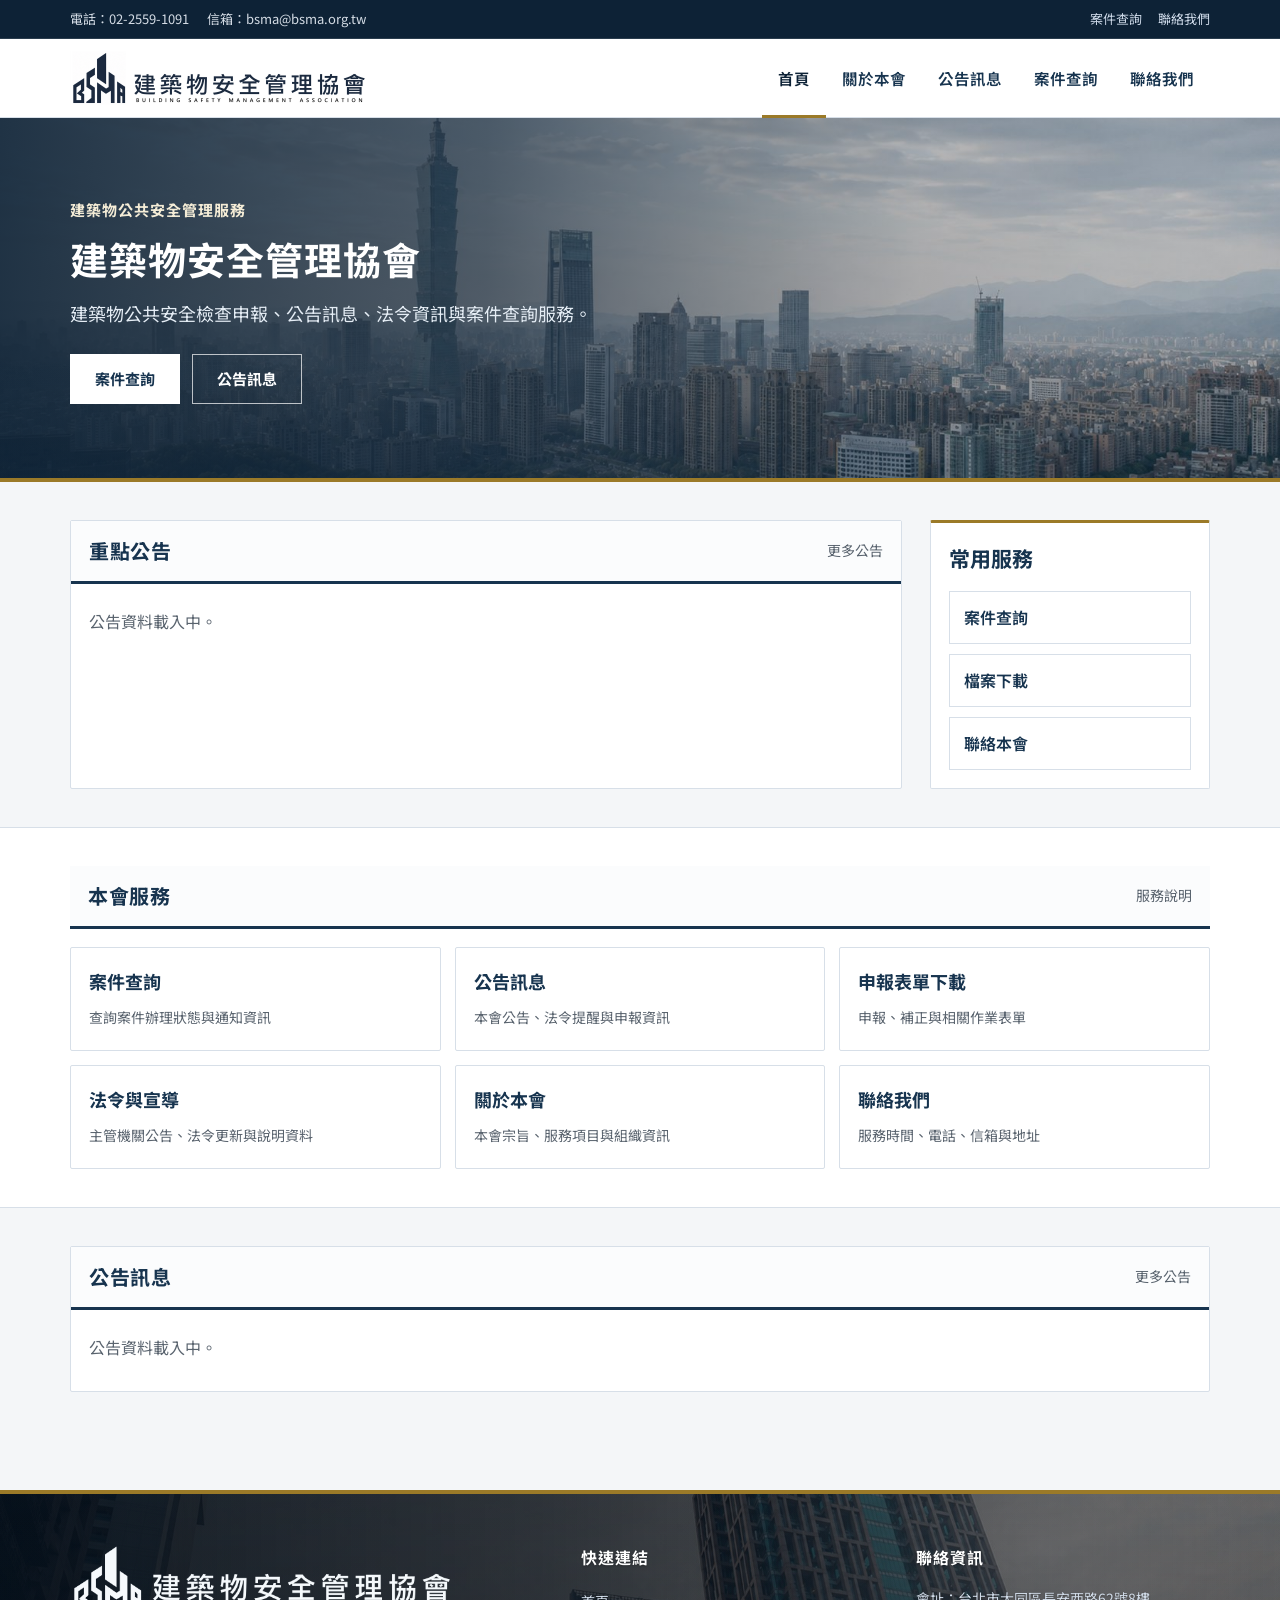
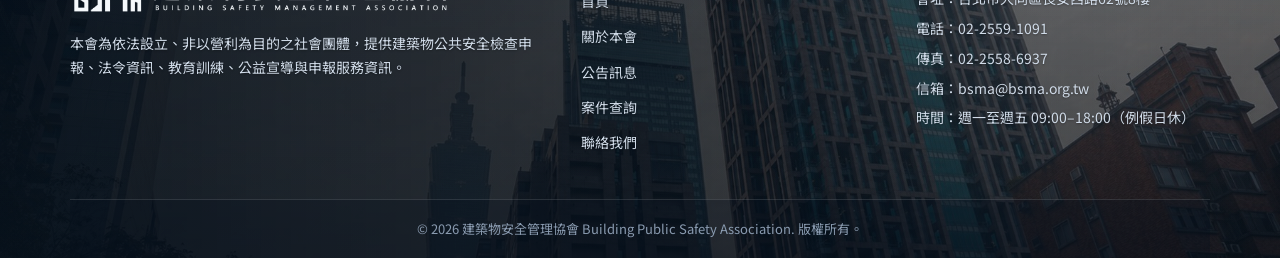
==== commit 8798f7de: "Align homepage and contact layouts" ====
--- a/index.html
+++ b/index.html
@@ -14,7 +14,7 @@
   <link rel="icon" type="image/png" sizes="16x16" href="assets/favicon-16x16.png?v=20260626-round-logo" />
   <link rel="icon" type="image/png" href="assets/favicon.png?v=20260626-round-logo" />
   <link rel="apple-touch-icon" href="assets/apple-touch-icon.png?v=20260626-round-logo" />
-  <link rel="stylesheet" href="css/style.css?v=20260626-announcements-only" />
+  <link rel="stylesheet" href="css/style.css?v=20260626-ui-align" />
 </head>
 <body data-page="home">
   <div id="site-header"></div>
@@ -88,7 +88,7 @@
   <div id="site-footer"></div>
 
   <script src="js/config.js?v=20260626-ragic-content"></script>
-  <script src="js/main.js?v=20260626-announcements-only"></script>
-  <script src="js/ragic-content.js?v=20260626-announcements-only"></script>
+  <script src="js/main.js?v=20260626-ui-align"></script>
+  <script src="js/ragic-content.js?v=20260626-category-colors"></script>
 </body>
 </html>
--- a/css/style.css
+++ b/css/style.css
@@ -375,7 +375,7 @@
   display: grid;
   grid-template-columns: minmax(0, 1fr) 280px;
   gap: 28px;
-  align-items: start;
+  align-items: stretch;
 }
 .notice-board,
 .member-box,
@@ -384,6 +384,10 @@
   border: 1px solid var(--line);
   border-radius: var(--radius);
   box-shadow: none;
+}
+.notice-board,
+.member-box {
+  min-height: 100%;
 }
 .board-head,
 .section-title-row {
@@ -445,7 +449,63 @@
   font-size: 12px;
   white-space: nowrap;
 }
+.category-tag {
+  --cat-bg: #eef1f4;
+  --cat-text: #5f6b78;
+  --cat-border: #d6dde5;
+  background: var(--cat-bg);
+  border-color: var(--cat-border);
+  color: var(--cat-text);
+}
+.news-type.category-tag {
+  color: var(--cat-text);
+  background: var(--cat-bg);
+  border-color: var(--cat-border);
+  font-weight: 700;
+}
+.category-tag.cat-law {
+  --cat-bg: #e8f0f8;
+  --cat-text: #1f527c;
+  --cat-border: #bfd3e5;
+}
+.category-tag.cat-filing {
+  --cat-bg: #edf5ef;
+  --cat-text: #246142;
+  --cat-border: #c4ddce;
+}
+.category-tag.cat-file {
+  --cat-bg: #f4ecd6;
+  --cat-text: #72571a;
+  --cat-border: #deca89;
+}
+.category-tag.cat-event {
+  --cat-bg: #eef0fb;
+  --cat-text: #3f4d89;
+  --cat-border: #cbd1ee;
+}
+.category-tag.cat-public {
+  --cat-bg: #f7edf1;
+  --cat-text: #82445a;
+  --cat-border: #e2c2cc;
+}
+.category-tag.cat-facade {
+  --cat-bg: #eef3f2;
+  --cat-text: #315f63;
+  --cat-border: #c3d8d7;
+}
+.category-tag.cat-water {
+  --cat-bg: #e8f4f7;
+  --cat-text: #246273;
+  --cat-border: #bddbe2;
+}
+.category-tag.cat-notice {
+  --cat-bg: #f1f3f6;
+  --cat-text: #3f5368;
+  --cat-border: #cad4df;
+}
 .member-box {
+  display: flex;
+  flex-direction: column;
   padding: 18px;
   border-top: 3px solid var(--gold);
 }
@@ -1218,6 +1278,12 @@
 .status {
   display: inline-block; padding: 3px 12px; border-radius: 0;
   font-size: 13px; font-weight: 700; white-space: nowrap;
+  border: 1px solid transparent;
+}
+.status.category-tag {
+  color: var(--cat-text);
+  background: var(--cat-bg);
+  border-color: var(--cat-border);
 }
 .status.s-ok      { background: #e3f5ec; color: var(--ok); }
 .status.s-review  { background: #fdf2dc; color: var(--warn); }
@@ -1244,7 +1310,15 @@
 /* =========================================================
    聯絡我們
    ========================================================= */
-.contact-grid { display: grid; grid-template-columns: 1fr 1fr; gap: 32px; }
+.contact-grid {
+  display: grid;
+  grid-template-columns: minmax(0, 1fr) minmax(0, 1fr);
+  gap: 32px;
+  align-items: stretch;
+}
+.contact-grid > .card {
+  height: 100%;
+}
 .info-list { list-style: none; padding: 0; margin: 0; }
 .info-list li { display: flex; gap: 14px; padding: 14px 0; border-bottom: 1px solid var(--line); }
 .info-list .ic {
@@ -1255,7 +1329,21 @@
 .info-list .ic svg { width: 20px; height: 20px; }
 .info-list strong { display: block; color: var(--navy); }
 .info-list span { color: var(--text-soft); }
-.map-embed iframe { width: 100%; height: 100%; min-height: 320px; border: 0; border-radius: 0; }
+.map-embed {
+  display: flex;
+  min-height: 100%;
+  padding: 0;
+  overflow: hidden;
+}
+.map-embed iframe {
+  display: block;
+  width: 100%;
+  height: 100%;
+  min-height: 420px;
+  flex: 1;
+  border: 0;
+  border-radius: 0;
+}
 
 /* =========================================================
    頁尾
